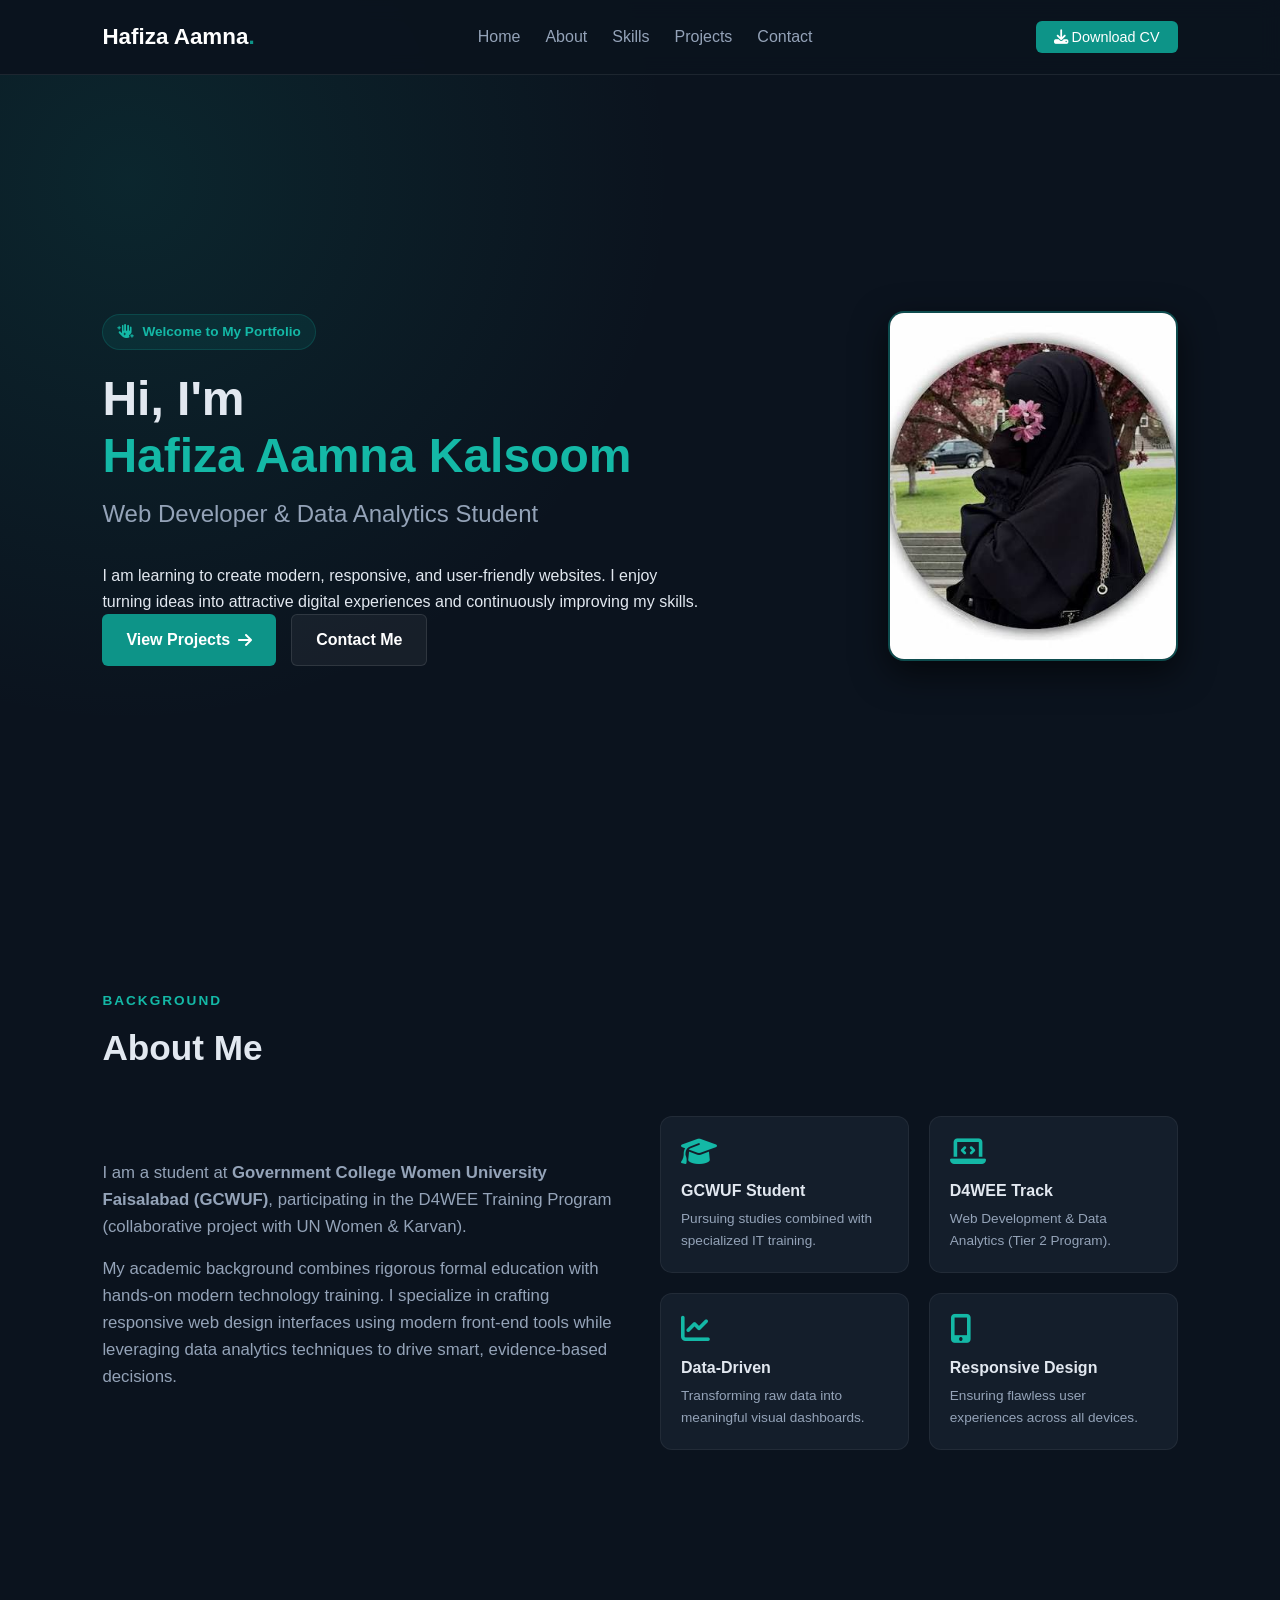
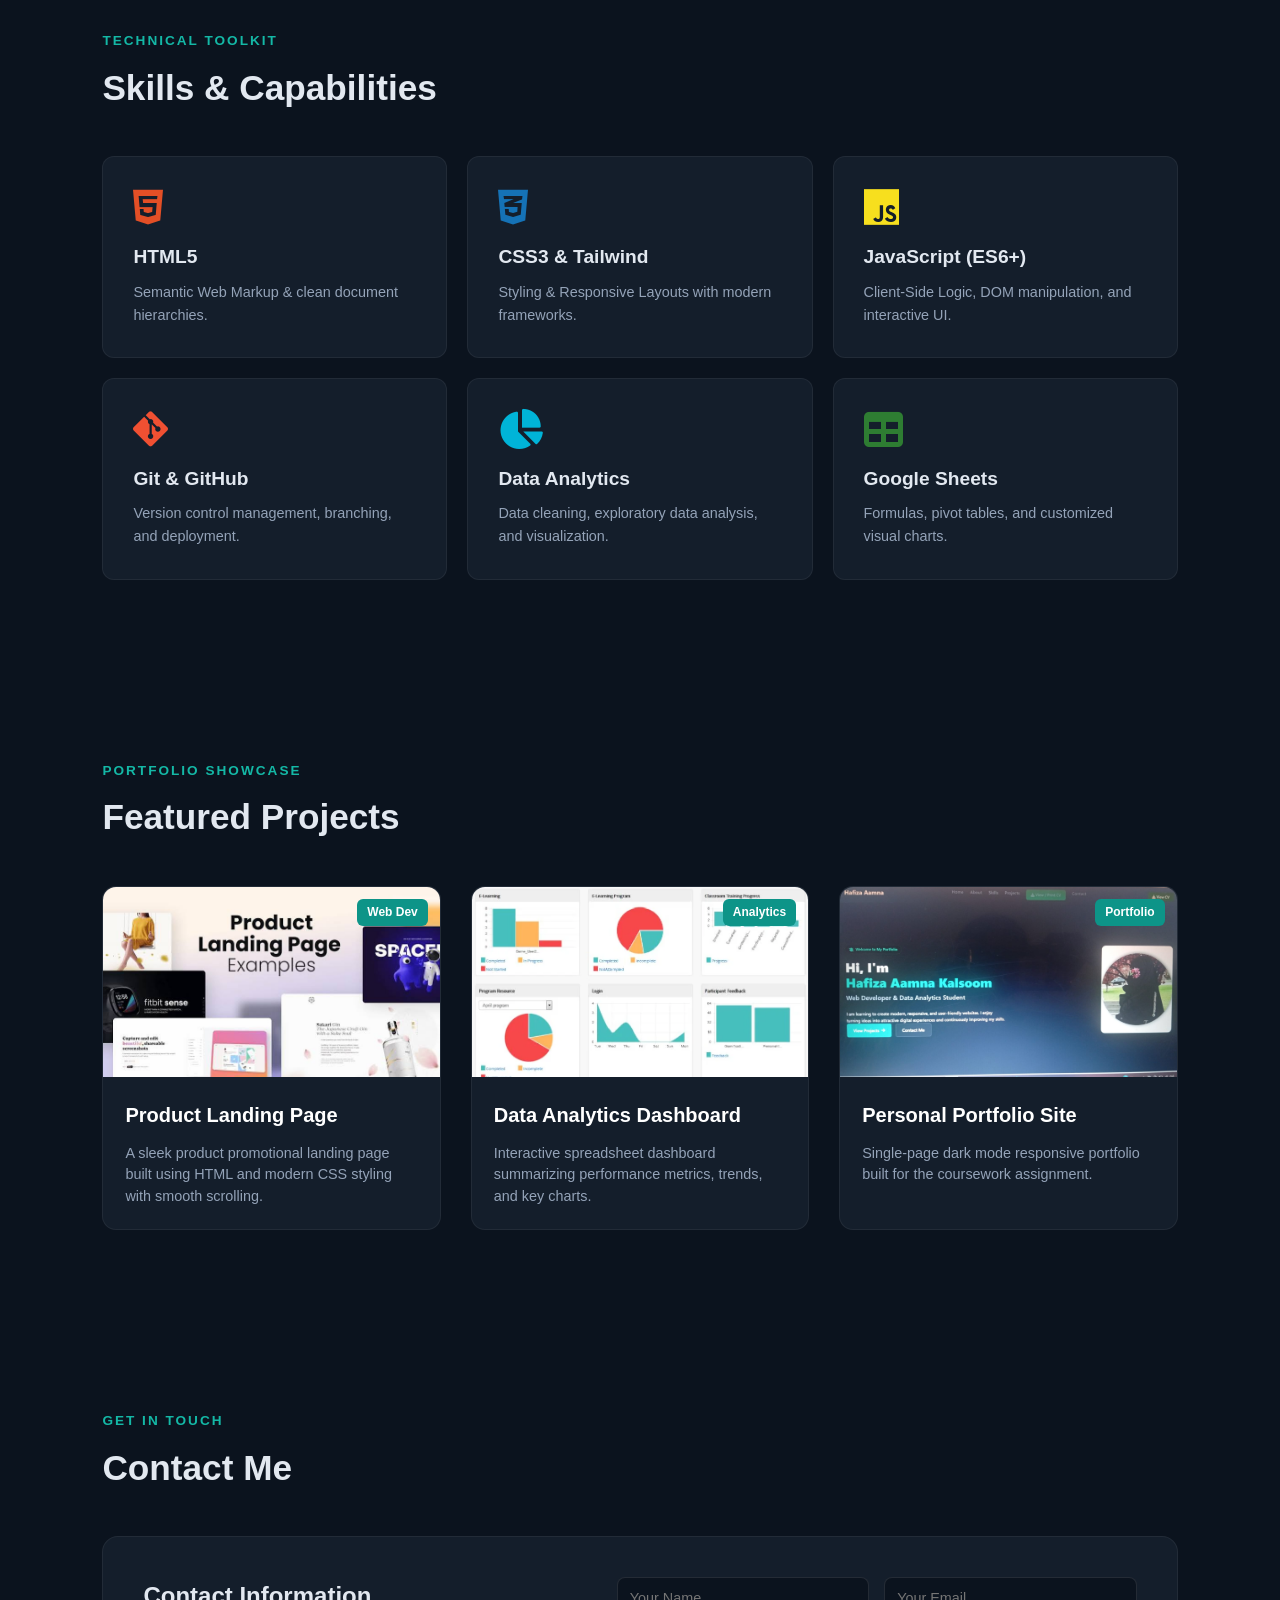
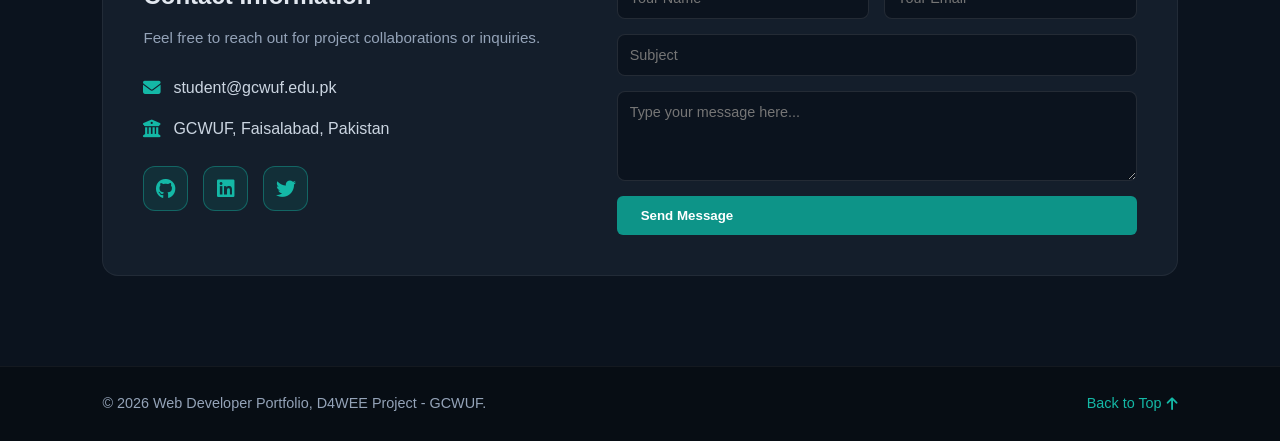
==== index.html @ 76cab1a5 "Fix files names for GitHub pages" ====
<!DOCTYPE html>
<html lang="en">
<head>
    <meta charset="UTF-8">
    <meta name="viewport" content="width=device-width, initial-scale=1.0">
    <title>Hafiza Aamna Kalsoom - Portfolio</title>
    <!-- Font Awesome Icons -->
    <link rel="stylesheet" href="https://cdnjs.cloudflare.com/ajax/libs/font-awesome/6.4.0/css/all.min.css">
    <!-- CSS Link -->
    <link rel="stylesheet" href="style6.css">
</head>
<body>

    <!-- 1. NAVIGATION BAR -->
    <header class="navbar">
        <div class="logo">
            <a href="#">Hafiza Aamna<span>.</span></a>
        </div>
        <nav class="nav-links" id="navLinks">
            <a href="#home">Home</a>
            <a href="#about">About</a>
            <a href="#skills">Skills</a>
            <a href="#projects">Projects</a>
            <a href="#contact">Contact</a>
        </nav>
        <div class="nav-btn">
          <a href="#" onclick="window.print()" class="btn-cv"><i class="fa-solid fa-download"></i> Download CV</a> 
        </div>
        <div class="hamburger" id="hamburger">
            <i class="fa-solid fa-bars"></i>
        </div>
    </header>

    <!-- 2. HERO SECTION -->
    <section id="home" class="hero">
        <div class="hero-content">
            <div class="welcome-badge">
                <i class="fa-solid fa-hand-sparkles"></i> Welcome to My Portfolio
            </div>
            <h1>Hi, I'm <br><span class="highlight-name">Hafiza Aamna Kalsoom</span></h1>
            <h2>Web Developer & Data Analytics Student</h2>
            <p></p>I am learning to create modern, responsive, and
                    user-friendly websites. I enjoy turning ideas into
                    attractive digital experiences and continuously
                    improving my skills.
            <div class="hero-btns">
                <a href="#projects" class="btn primary-btn">View Projects <i class="fa-solid fa-arrow-right"></i></a>
                <a href="#contact" class="btn secondary-btn">Contact Me</a>
            </div>
        </div>
        <div class="hero-img">
            <div class="profile-card-glow">
                <!-- Replace 'your-image.jpg' with your actual profile picture file name -->
                <img src="jpg.image.jpg" alt="Hafiza Aamna Kalsoom">
                <div class="profile-tag">
                    <i class="fa-solid fa-code"></i> Developer Profile
                    <span>GCWUF Student</span>
                </div>
            </div>
        </div>
    </section>

    <!-- 3. ABOUT ME SECTION -->
    <section id="about" class="about">
        <h5 class="sub-heading">BACKGROUND</h5>
        <h2 class="section-title">About Me</h2>
        <div class="about-container">
            <div class="about-text-box">
                <p>I am a student at <strong>Government College Women University Faisalabad (GCWUF)</strong>, participating in the D4WEE Training Program (collaborative project with UN Women & Karvan).</p>
                <p>My academic background combines rigorous formal education with hands-on modern technology training. I specialize in crafting responsive web design interfaces using modern front-end tools while leveraging data analytics techniques to drive smart, evidence-based decisions.</p>
            </div>
            <div class="about-features-grid">
                <div class="feature-box">
                    <i class="fa-solid fa-graduation-cap"></i>
                    <h3>GCWUF Student</h3>
                    <p>Pursuing studies combined with specialized IT training.</p>
                </div>
                <div class="feature-box">
                    <i class="fa-solid fa-laptop-code"></i>
                    <h3>D4WEE Track</h3>
                    <p>Web Development & Data Analytics (Tier 2 Program).</p>
                </div>
                <div class="feature-box">
                    <i class="fa-solid fa-chart-line"></i>
                    <h3>Data-Driven</h3>
                    <p>Transforming raw data into meaningful visual dashboards.</p>
                </div>
                <div class="feature-box">
                    <i class="fa-solid fa-mobile-screen-button"></i>
                    <h3>Responsive Design</h3>
                    <p>Ensuring flawless user experiences across all devices.</p>
                </div>
            </div>
        </div>
    </section>

    <!-- 4. SKILLS SECTION -->
    <section id="skills" class="skills">
        <h5 class="sub-heading">TECHNICAL TOOLKIT</h5>
        <h2 class="section-title">Skills & Capabilities</h2>
        <div class="skills-grid">
            <div class="skill-card">
                <i class="fa-brands fa-html5" style="color: #e34f26;"></i>
                <h3>HTML5</h3>
                <p>Semantic Web Markup & clean document hierarchies.</p>
            </div>
            <div class="skill-card">
                <i class="fa-brands fa-css3-alt" style="color: #1572b6;"></i>
                <h3>CSS3 & Tailwind</h3>
                <p>Styling & Responsive Layouts with modern frameworks.</p>
            </div>
            <div class="skill-card">
                <i class="fa-brands fa-js" style="color: #f7df1e;"></i>
                <h3>JavaScript (ES6+)</h3>
                <p>Client-Side Logic, DOM manipulation, and interactive UI.</p>
            </div>
            <div class="skill-card">
                <i class="fa-brands fa-git-alt" style="color: #f05032;"></i>
                <h3>Git & GitHub</h3>
                <p>Version control management, branching, and deployment.</p>
            </div>
            <div class="skill-card">
                <i class="fa-solid fa-chart-pie" style="color: #00b4d8;"></i>
                <h3>Data Analytics</h3>
                <p>Data cleaning, exploratory data analysis, and visualization.</p>
            </div>
            <div class="skill-card">
                <i class="fa-solid fa-table" style="color: #2e7d32;"></i>
                <h3>Google Sheets</h3>
                <p>Formulas, pivot tables, and customized visual charts.</p>
            </div>
        </div>
    </section>

    <!-- 5. PROJECTS SHOWCASE -->
    <section id="projects" class="projects">
        <h5 class="sub-heading">PORTFOLIO SHOWCASE</h5>
        <h2 class="section-title">Featured Projects</h2>
        <div class="projects-grid">
            
            <!-- Project 1 -->
            <div class="project-card">
                <div class="project-img-container">
                    <img src="p1.jpg" alt="Product Landing Page">
                    <span class="project-tag-badge">Web Dev</span>
                </div>
                <div class="project-info">
                    <h3>Product Landing Page</h3>
                    <p>A sleek product promotional landing page built using HTML and modern CSS styling with smooth scrolling.</p>
                </div>
            </div>

            <!-- Project 2 -->
            <div class="project-card">
                <div class="project-img-container">
                    <img src="p2.jpg" alt="Data Analytics Dashboard">
                    <span class="project-tag-badge">Analytics</span>
                </div>
                <div class="project-info">
                    <h3>Data Analytics Dashboard</h3>
                    <p>Interactive spreadsheet dashboard summarizing performance metrics, trends, and key charts.</p>
                </div>
            </div>

            <!-- Project 3 -->
            <div class="project-card">
                <div class="project-img-container">
                    <img src="p3.jpg.jpeg" alt="Personal Portfolio Site">
                    <span class="project-tag-badge">Portfolio</span>
                </div>
                <div class="project-info">
                    <h3>Personal Portfolio Site</h3>
                    <p>Single-page dark mode responsive portfolio built for the coursework assignment.</p>
                </div>
            </div>

        </div>
    </section>
    
    <!-- 7. CONTACT & FOOTER SECTION -->
    <section id="contact" class="contact">
        <h5 class="sub-heading">GET IN TOUCH</h5>
        <h2 class="section-title">Contact Me</h2>
        <div class="contact-container">
            <div class="contact-info">
                <h3>Contact Information</h3>
                <p>Feel free to reach out for project collaborations or inquiries.</p>
                <div class="info-item">
                    <i class="fa-solid fa-envelope"></i>
                    <span>student@gcwuf.edu.pk</span>
                </div>
                <div class="info-item">
                    <i class="fa-solid fa-university"></i>
                    <span>GCWUF, Faisalabad, Pakistan</span>
                </div>
                <div class="social-links">
    <a href="https://github.com" target="_blank"><i class="fa-brands fa-github"></i></a>
    <a href="https://linkedin.com" target="_blank"><i class="fa-brands fa-linkedin"></i></a>
    <a href="https://twitter.com" target="_blank"><i class="fa-brands fa-twitter"></i></a>
</div>
            </div>
            <form class="contact-form">
                <div class="form-group">
                    <input type="text" placeholder="Your Name" required>
                    <input type="email" placeholder="Your Email" required>
                </div>
                <input type="text" placeholder="Subject" required>
                <textarea rows="4" placeholder="Type your message here..." required></textarea>
                <button type="submit" class="btn primary-btn">Send Message</button>
            </form>
        </div>
    </section>

    <!-- FOOTER -->
    <footer>
        <p>&copy; 2026 Web Developer Portfolio, D4WEE Project - GCWUF.</p>
        <a href="#home" class="back-to-top">Back to Top <i class="fa-solid fa-arrow-up"></i></a>
    </footer>

    <!-- JavaScript File Link -->
    <script src="script6.js"></script>
</body>
</html>
---- style6.css ----
/* ---------------------------------------------------
   Modern Authentic Portfolio Theme - Teal & Slate
--------------------------------------------------- */

* {
    margin: 0;
    padding: 0;
    box-sizing: border-box;
    font-family: 'Segoe UI', Tahoma, Geneva, Verdana, sans-serif;
    scroll-behavior: smooth;
}

body {
    background-color: #0b131e; /* Deep Slate Background */
    color: #e2e8f0;
    line-height: 1.6;
}

/* Navbar */
.navbar {
    display: flex;
    justify-content: space-between;
    align-items: center;
    padding: 1.2rem 8%;
    background-color: rgba(11, 19, 30, 0.95);
    backdrop-filter: blur(10px);
    position: fixed;
    width: 100%;
    top: 0;
    z-index: 1000;
    border-bottom: 1px solid rgba(255, 255, 255, 0.08);
}

.logo a {
    font-size: 1.4rem;
    font-weight: bold;
    color: #ffffff;
    text-decoration: none;
}

.logo span {
    color: #0d9488; /* Premium Teal Accent */
}

.nav-links {
    display: flex;
    list-style: none;
    gap: 25px;
}

.nav-links a {
    text-decoration: none;
    color: #94a3b8;
    font-weight: 500;
    transition: 0.3s;
}

.nav-links a:hover {
    color: #14b8a6;
}

.btn-cv {
    background: #0d9488;
    color: #fff;
    padding: 8px 18px;
    border-radius: 6px;
    text-decoration: none;
    font-size: 0.9rem;
    font-weight: 500;
    transition: 0.3s;
}

.btn-cv:hover {
    background: #0f766e;
}

.hamburger {
    display: none;
    font-size: 1.5rem;
    cursor: pointer;
    color: #fff;
}

/* Hero Section */
.hero {
    min-height: 100vh;
    display: flex;
    align-items: center;
    justify-content: space-between;
    padding: 0 8%;
    padding-top: 80px;
    background: radial-gradient(circle at 10% 20%, rgba(13, 148, 136, 0.15) 0%, transparent 40%);
}

.hero-content {
    max-width: 600px;
}

.welcome-badge {
    display: inline-flex;
    align-items: center;
    gap: 8px;
    background: rgba(13, 148, 136, 0.12);
    color: #14b8a6;
    padding: 6px 14px;
    border-radius: 20px;
    font-size: 0.85rem;
    font-weight: 600;
    margin-bottom: 20px;
    border: 1px solid rgba(13, 148, 136, 0.25);
}

.hero-content h1 {
    font-size: 3rem;
    font-weight: 800;
    line-height: 1.2;
    margin-bottom: 10px;
}

.highlight-name {
    color: #14b8a6;
}

.hero-content h2 {
    font-size: 1.5rem;
    color: #94a3b8;
    margin-bottom: 15px;
    font-weight: 500;
}

.hero-content p {
    color: #94a3b8;
    margin-bottom: 30px;
    font-size: 1.05rem;
}

.hero-btns {
    display: flex;
    gap: 15px;
}

.btn {
    padding: 12px 24px;
    border-radius: 6px;
    text-decoration: none;
    font-weight: 600;
    transition: 0.3s;
    display: inline-flex;
    align-items: center;
    gap: 8px;
    cursor: pointer;
    border: none;
}

.primary-btn {
    background: #0d9488;
    color: #fff;
}

.primary-btn:hover {
    background: #0f766e;
}

.secondary-btn {
    background: rgba(255, 255, 255, 0.05);
    color: #fff;
    border: 1px solid rgba(255, 255, 255, 0.1);
}

.secondary-btn:hover {
    background: rgba(255, 255, 255, 0.1);
}

/* Profile Image */
.profile-card-glow {
    background: transparent;
    padding: 0;
    border: none;
    box-shadow: none;
    text-align: center;
}

.profile-card-glow img {
    width: 290px;
    height: 350px;
    border-radius: 16px;
    object-fit: cover;
    box-shadow: 0 12px 35px rgba(0, 0, 0, 0.6);
    border: 2px solid rgba(20, 184, 166, 0.35);
}

.profile-tag {
    display: none !important;
}

/* General Sections */
section {
    padding: 90px 8%;
}

.sub-heading {
    color: #14b8a6;
    font-size: 0.85rem;
    letter-spacing: 2px;
    margin-bottom: 8px;
    font-weight: 700;
}

.section-title {
    font-size: 2.2rem;
    margin-bottom: 40px;
    font-weight: 700;
}

/* About Section */
.about-container {
    display: grid;
    grid-template-columns: 1fr 1fr;
    gap: 40px;
    align-items: center;
}

.about-text-box p {
    color: #94a3b8;
    margin-bottom: 15px;
    font-size: 1.05rem;
}

.about-features-grid {
    display: grid;
    grid-template-columns: 1fr 1fr;
    gap: 20px;
}

.feature-box {
    background: #141e2b;
    padding: 20px;
    border-radius: 12px;
    border: 1px solid rgba(255, 255, 255, 0.06);
}

.feature-box i {
    font-size: 1.8rem;
    color: #14b8a6;
    margin-bottom: 12px;
}

.feature-box h3 {
    font-size: 1rem;
    margin-bottom: 5px;
}

.feature-box p {
    font-size: 0.85rem;
    color: #94a3b8;
}

/* Skills Section */
.skills-grid {
    display: grid;
    grid-template-columns: repeat(auto-fit, minmax(280px, 1fr));
    gap: 20px;
}

.skill-card {
    background: #141e2b;
    padding: 30px;
    border-radius: 12px;
    border: 1px solid rgba(255, 255, 255, 0.06);
    transition: 0.3s;
}

.skill-card:hover {
    transform: translateY(-5px);
    border-color: rgba(20, 184, 166, 0.4);
}

.skill-card i {
    font-size: 2.5rem;
    margin-bottom: 15px;
}

.skill-card h3 {
    margin-bottom: 8px;
    font-size: 1.2rem;
}

.skill-card p {
    color: #94a3b8;
    font-size: 0.9rem;
}

/* Projects Showcase */
.projects-grid {
    display: grid;
    grid-template-columns: repeat(auto-fit, minmax(320px, 1fr));
    gap: 30px;
}

.project-card {
    background: #141e2b;
    border-radius: 14px;
    overflow: hidden;
    border: 1px solid rgba(255, 255, 255, 0.06);
    display: flex;
    flex-direction: column;
    transition: 0.3s ease;
}

.project-card:hover {
    transform: translateY(-6px);
    border-color: rgba(20, 184, 166, 0.4);
}

.project-img-container {
    width: 100%;
    height: 190px;
    position: relative;
    background: #1e293b;
}

.project-img-container img {
    width: 100%;
    height: 100%;
    object-fit: cover;
}

.project-tag-badge {
    position: absolute;
    top: 12px;
    right: 12px;
    background: #0d9488;
    color: #fff;
    padding: 4px 10px;
    font-size: 0.75rem;
    border-radius: 6px;
    font-weight: 600;
}

.project-info {
    padding: 22px;
    display: flex;
    flex-direction: column;
    gap: 12px;
}

.project-info h3 {
    font-size: 1.25rem;
    color: #ffffff;
}

.project-info p {
    color: #94a3b8;
    font-size: 0.9rem;
    line-height: 1.5;
}

.project-tags-list {
    display: flex;
    gap: 8px;
    flex-wrap: wrap;
}

.project-tags-list span {
    background: rgba(255, 255, 255, 0.05);
    color: #cbd5e1;
    padding: 3px 8px;
    font-size: 0.75rem;
    border-radius: 4px;
}

.project-links {
    display: flex;
    gap: 10px;
    margin-top: 5px;
}

.btn-sm {
    background: #0d9488;
    color: #fff;
    padding: 7px 14px;
    border-radius: 6px;
    text-decoration: none;
    font-size: 0.8rem;
    font-weight: 500;
    display: inline-flex;
    align-items: center;
    gap: 6px;
}

.btn-sm.outline {
    background: transparent;
    border: 1px solid rgba(255, 255, 255, 0.12);
    color: #fff;
}

.btn-sm:hover {
    opacity: 0.9;
}

/* Contact Section & Social Links */
.contact-container {
    display: grid;
    grid-template-columns: 1fr 1.2fr;
    gap: 40px;
    background: #141e2b;
    padding: 40px;
    border-radius: 16px;
    border: 1px solid rgba(255, 255, 255, 0.06);
}

.contact-info h3 {
    font-size: 1.5rem;
    margin-bottom: 10px;
}

.contact-info p {
    color: #94a3b8;
    margin-bottom: 25px;
    font-size: 0.95rem;
}

.info-item {
    display: flex;
    align-items: center;
    gap: 12px;
    margin-bottom: 15px;
    color: #cbd5e1;
}

.info-item i {
    color: #14b8a6;
    font-size: 1.1rem;
}

.social-links {
    display: flex;
    gap: 15px;
    margin-top: 25px;
}

.social-links a {
    width: 45px;
    height: 45px;
    background: rgba(13, 148, 136, 0.15);
    border: 1px solid rgba(20, 184, 166, 0.4);
    display: flex;
    align-items: center;
    justify-content: center;
    border-radius: 12px;
    color: #14b8a6;
    font-size: 1.25rem;
    text-decoration: none;
    transition: 0.3s ease;
}

.social-links a:hover {
    background: #0d9488;
    color: #ffffff;
    transform: translateY(-4px);
    box-shadow: 0 8px 20px rgba(13, 148, 136, 0.4);
}

.contact-form {
    display: flex;
    flex-direction: column;
    gap: 15px;
}

.form-group {
    display: grid;
    grid-template-columns: 1fr 1fr;
    gap: 15px;
}

.contact-form input,
.contact-form textarea {
    background: #0b131e;
    border: 1px solid rgba(255, 255, 255, 0.1);
    padding: 12px;
    border-radius: 8px;
    color: #fff;
    font-size: 0.9rem;
}

.contact-form input:focus,
.contact-form textarea:focus {
    border-color: #14b8a6;
    outline: none;
}

/* Footer */
footer {
    background: #070d14;
    padding: 25px 8%;
    display: flex;
    justify-content: space-between;
    align-items: center;
    border-top: 1px solid rgba(255, 255, 255, 0.05);
    color: #94a3b8;
    font-size: 0.9rem;
}

.back-to-top {
    color: #14b8a6;
    text-decoration: none;
    display: flex;
    align-items: center;
    gap: 5px;
    font-weight: 500;
}

/* Responsive Rules */
@media (max-width: 968px) {
    .about-container,
    .contact-container {
        grid-template-columns: 1fr;
    }
    .hero {
        flex-direction: column-reverse;
        text-align: center;
        padding-top: 120px;
        gap: 40px;
    }
    .hero-btns {
        justify-content: center;
    }
    .welcome-badge {
        margin: 0 auto 20px auto;
    }
    .nav-links {
        display: none;
        flex-direction: column;
        position: absolute;
        top: 70px;
        left: 0;
        width: 100%;
        background: #0b131e;
        padding: 20px;
        text-align: center;
        border-bottom: 1px solid rgba(255, 255, 255, 0.1);
    }
    .nav-links.active {
        display: flex;
    }
    .hamburger {
        display: block;
    }
}
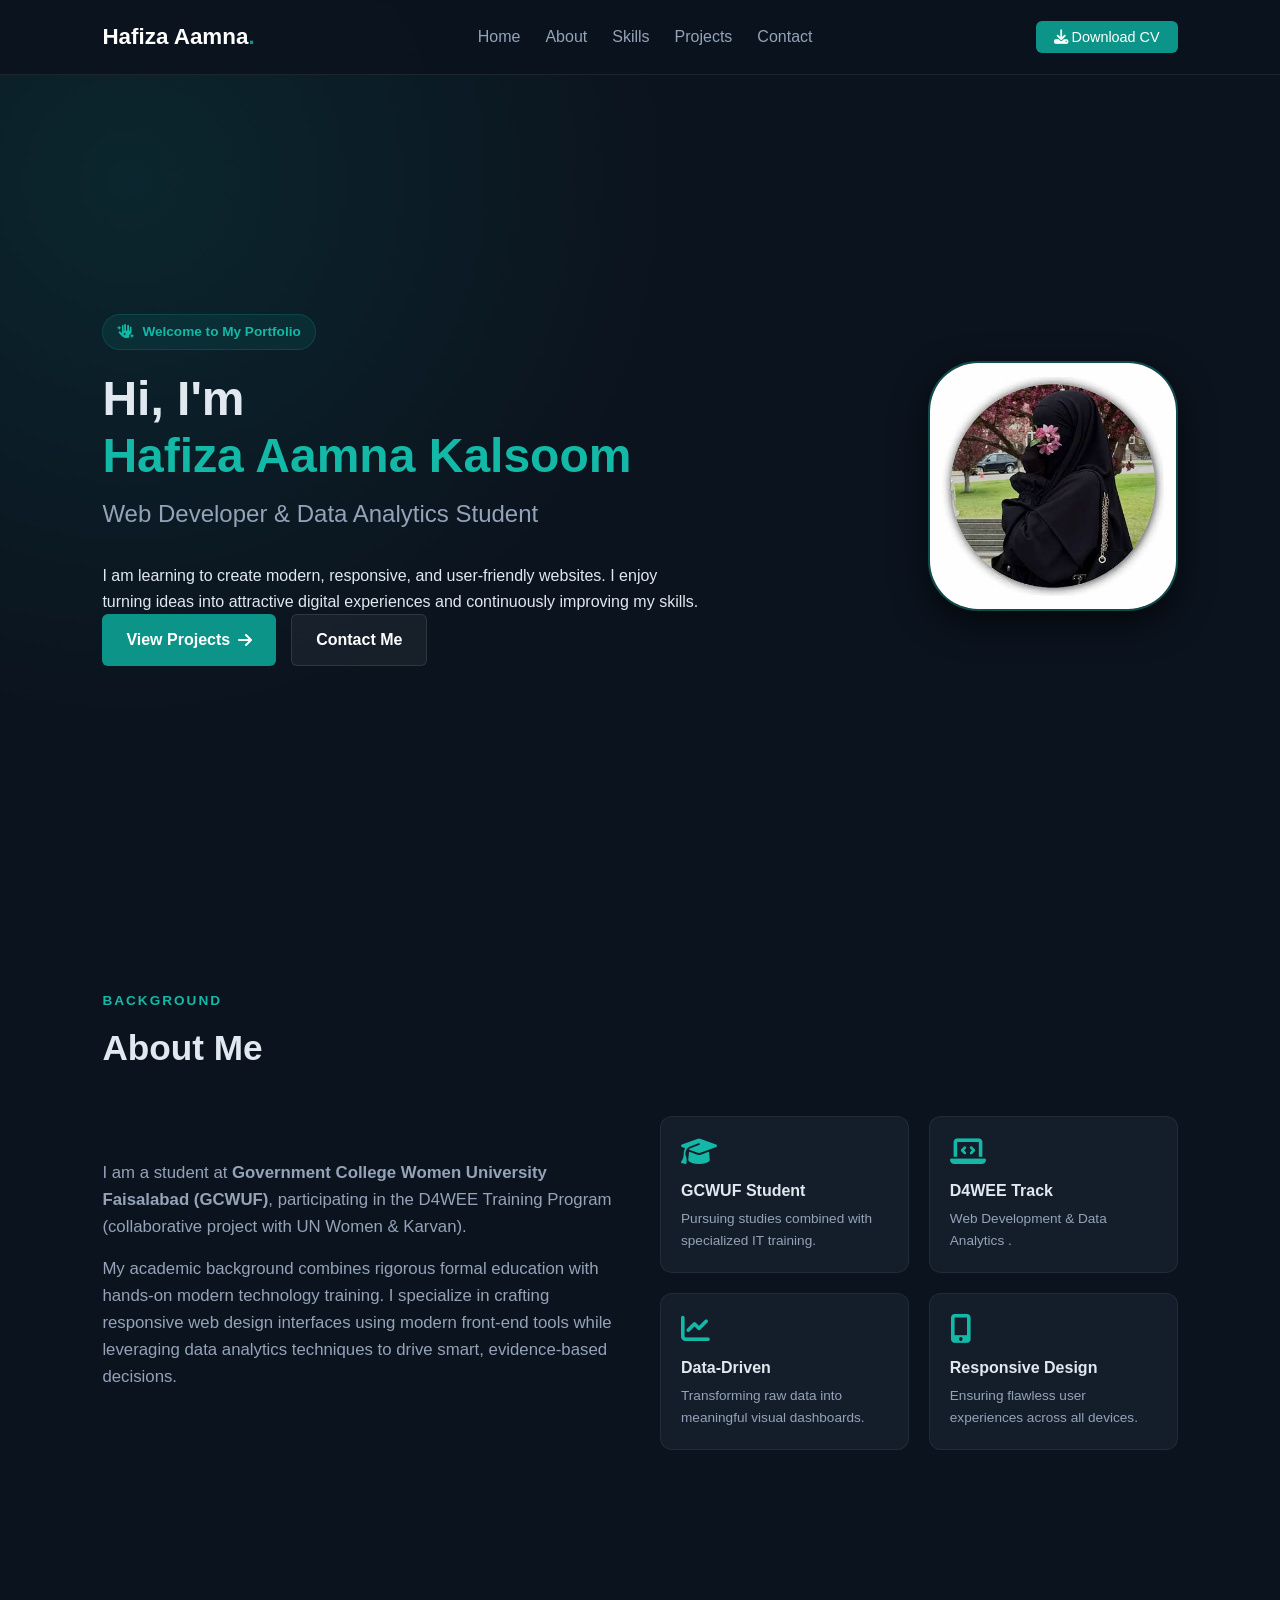
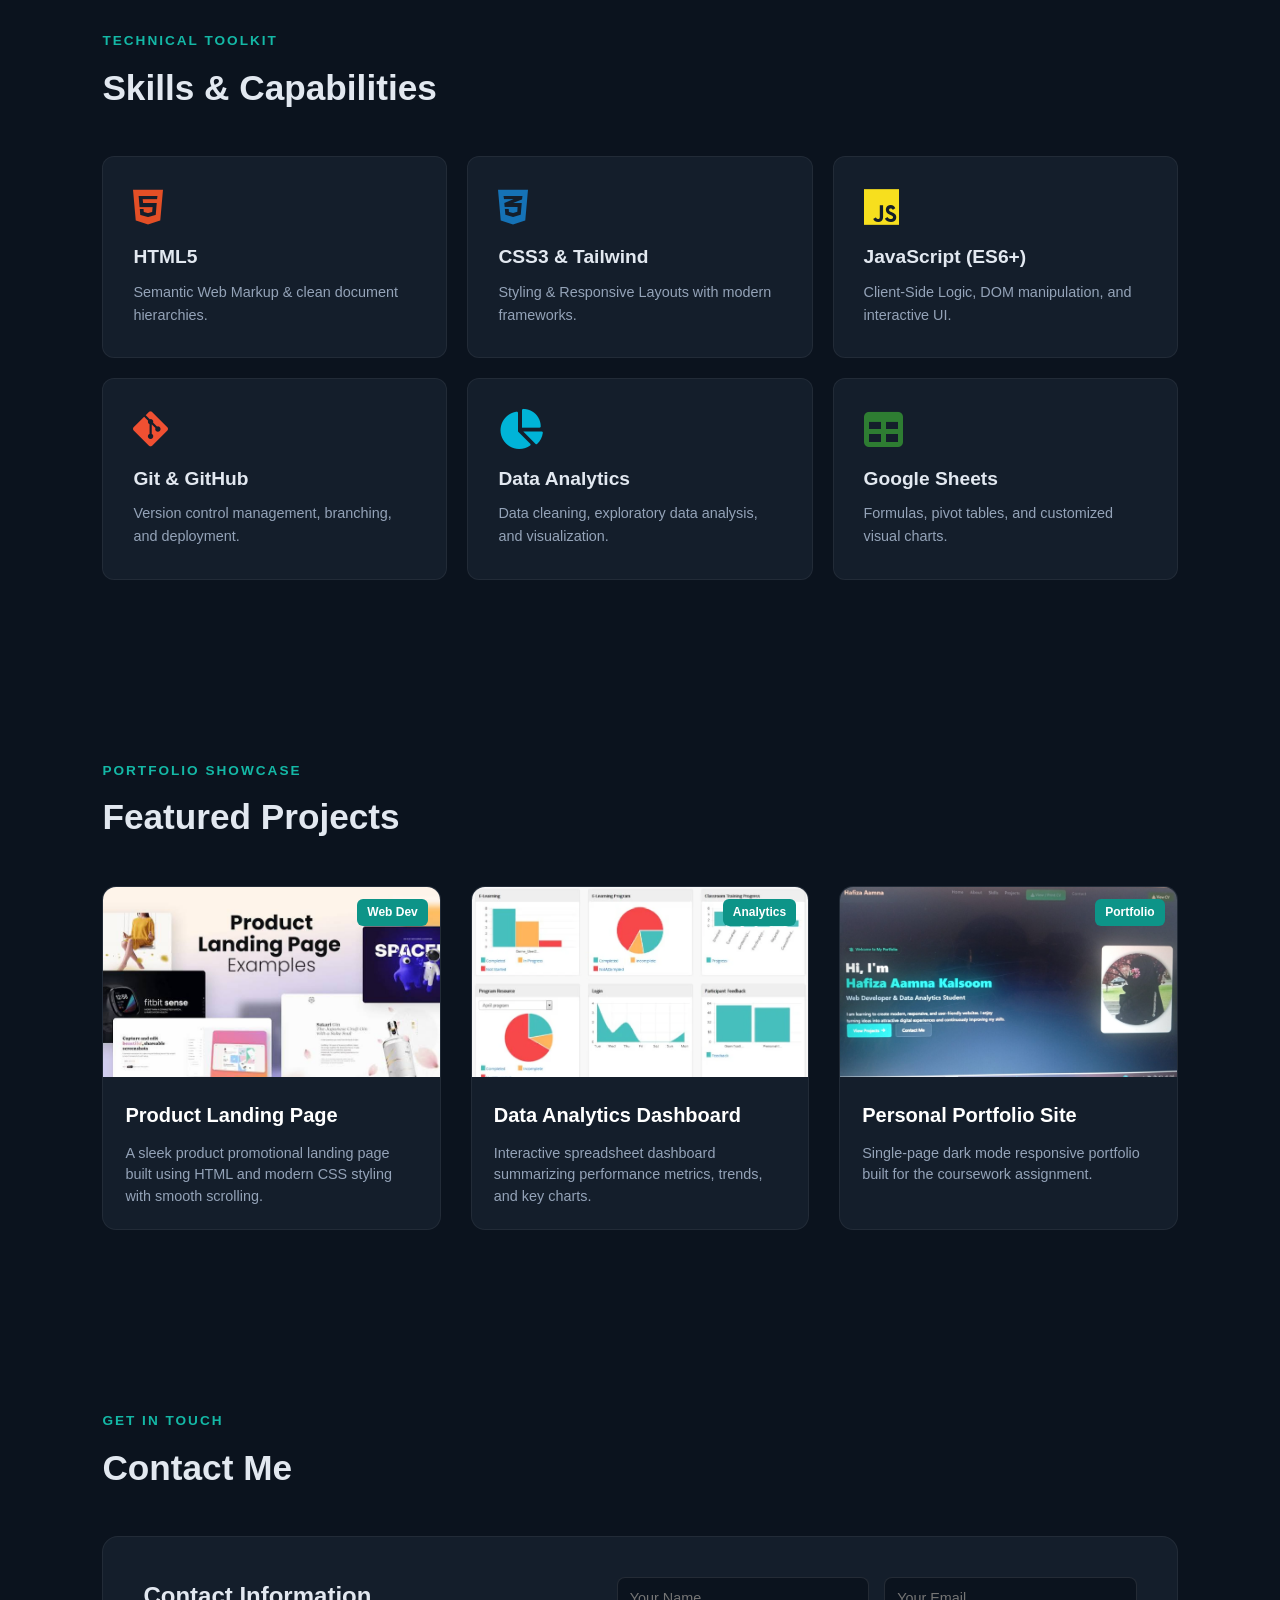
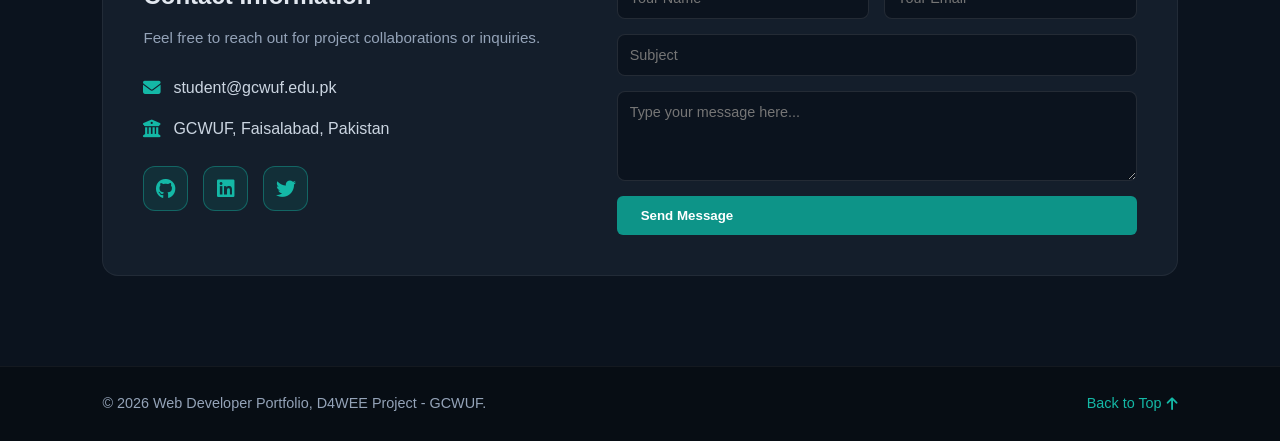
==== commit 1f3ad7b3: "Update download alert to professional English text" ====
--- a/index.html
+++ b/index.html
@@ -7,7 +7,7 @@
     <!-- Font Awesome Icons -->
     <link rel="stylesheet" href="https://cdnjs.cloudflare.com/ajax/libs/font-awesome/6.4.0/css/all.min.css">
     <!-- CSS Link -->
-    <link rel="stylesheet" href="style6.css">
+    <link rel="stylesheet" href="style.css">
 </head>
 <body>
 
@@ -24,7 +24,9 @@
             <a href="#contact">Contact</a>
         </nav>
         <div class="nav-btn">
-          <a href="#" onclick="window.print()" class="btn-cv"><i class="fa-solid fa-download"></i> Download CV</a> 
+       <a href="#" onclick="alert('Thank you! Your CV is downloading successfully.');" class="btn-cv">
+    <i class="fa-solid fa-download"></i> Download CV
+</a>
         </div>
         <div class="hamburger" id="hamburger">
             <i class="fa-solid fa-bars"></i>
@@ -78,7 +80,7 @@
                 <div class="feature-box">
                     <i class="fa-solid fa-laptop-code"></i>
                     <h3>D4WEE Track</h3>
-                    <p>Web Development & Data Analytics (Tier 2 Program).</p>
+                    <p>Web Development & Data Analytics .</p>
                 </div>
                 <div class="feature-box">
                     <i class="fa-solid fa-chart-line"></i>
@@ -218,6 +220,6 @@
     </footer>
 
     <!-- JavaScript File Link -->
-    <script src="script6.js"></script>
+    <script src="script.js"></script>
 </body>
 </html>
--- a/style.css
+++ b/style.css
@@ -0,0 +1,615 @@
+/* ---------------------------------------------------
+   Modern Authentic Portfolio Theme - Teal & Slate
+--------------------------------------------------- */
+
+* {
+    margin: 0;
+    padding: 0;
+    box-sizing: border-box;
+    font-family: 'Segoe UI', Tahoma, Geneva, Verdana, sans-serif;
+    scroll-behavior: smooth;
+}
+
+body {
+    background-color: #0b131e; /* Deep Slate Background */
+    color: #e2e8f0;
+    line-height: 1.6;
+}
+
+/* Navbar */
+.navbar {
+    display: flex;
+    justify-content: space-between;
+    align-items: center;
+    padding: 1.2rem 8%;
+    background-color: rgba(11, 19, 30, 0.95);
+    backdrop-filter: blur(10px);
+    position: fixed;
+    width: 100%;
+    top: 0;
+    z-index: 1000;
+    border-bottom: 1px solid rgba(255, 255, 255, 0.08);
+}
+
+.logo a {
+    font-size: 1.4rem;
+    font-weight: bold;
+    color: #ffffff;
+    text-decoration: none;
+}
+
+.logo span {
+    color: #0d9488; /* Premium Teal Accent */
+}
+
+.nav-links {
+    display: flex;
+    list-style: none;
+    gap: 25px;
+}
+
+.nav-links a {
+    text-decoration: none;
+    color: #94a3b8;
+    font-weight: 500;
+    transition: 0.3s;
+}
+
+.nav-links a:hover {
+    color: #14b8a6;
+}
+
+.btn-cv {
+    background: #0d9488;
+    color: #fff;
+    padding: 8px 18px;
+    border-radius: 6px;
+    text-decoration: none;
+    font-size: 0.9rem;
+    font-weight: 500;
+    transition: 0.3s;
+}
+
+.btn-cv:hover {
+    background: #0f766e;
+}
+
+.hamburger {
+    display: none;
+    font-size: 1.5rem;
+    cursor: pointer;
+    color: #fff;
+}
+
+/* Hero Section */
+.hero {
+    min-height: 100vh;
+    display: flex;
+    align-items: center;
+    justify-content: space-between;
+    padding: 0 8%;
+    padding-top: 80px;
+    background: radial-gradient(circle at 10% 20%, rgba(13, 148, 136, 0.15) 0%, transparent 40%);
+}
+
+.hero-content {
+    max-width: 600px;
+}
+
+.welcome-badge {
+    display: inline-flex;
+    align-items: center;
+    gap: 8px;
+    background: rgba(13, 148, 136, 0.12);
+    color: #14b8a6;
+    padding: 6px 14px;
+    border-radius: 20px;
+    font-size: 0.85rem;
+    font-weight: 600;
+    margin-bottom: 20px;
+    border: 1px solid rgba(13, 148, 136, 0.25);
+}
+
+.hero-content h1 {
+    font-size: 3rem;
+    font-weight: 800;
+    line-height: 1.2;
+    margin-bottom: 10px;
+}
+
+.highlight-name {
+    color: #14b8a6;
+}
+
+.hero-content h2 {
+    font-size: 1.5rem;
+    color: #94a3b8;
+    margin-bottom: 15px;
+    font-weight: 500;
+}
+
+.hero-content p {
+    color: #94a3b8;
+    margin-bottom: 30px;
+    font-size: 1.05rem;
+}
+
+.hero-btns {
+    display: flex;
+    gap: 15px;
+}
+
+.btn {
+    padding: 12px 24px;
+    border-radius: 6px;
+    text-decoration: none;
+    font-weight: 600;
+    transition: 0.3s;
+    display: inline-flex;
+    align-items: center;
+    gap: 8px;
+    cursor: pointer;
+    border: none;
+}
+
+.primary-btn {
+    background: #0d9488;
+    color: #fff;
+}
+
+.primary-btn:hover {
+    background: #0f766e;
+}
+
+.secondary-btn {
+    background: rgba(255, 255, 255, 0.05);
+    color: #fff;
+    border: 1px solid rgba(255, 255, 255, 0.1);
+}
+
+.secondary-btn:hover {
+    background: rgba(255, 255, 255, 0.1);
+}
+
+/* Profile Image */
+.profile-card-glow {
+    background: transparent;
+    padding: 0;
+    border: none;
+    box-shadow: none;
+    text-align: center;
+}
+
+.profile-card-glow img {
+    width: 250px;
+    height: 250px;
+    border-radius: 50px;
+    object-fit: cover;
+    box-shadow: 0 12px 35px rgba(0, 0, 0, 0.6);
+    border: 2px solid rgba(20, 184, 166, 0.35);
+}
+
+.profile-tag {
+    display: none !important;
+}
+
+/* General Sections */
+section {
+    padding: 90px 8%;
+}
+
+.sub-heading {
+    color: #14b8a6;
+    font-size: 0.85rem;
+    letter-spacing: 2px;
+    margin-bottom: 8px;
+    font-weight: 700;
+}
+
+.section-title {
+    font-size: 2.2rem;
+    margin-bottom: 40px;
+    font-weight: 700;
+}
+
+/* About Section */
+.about-container {
+    display: grid;
+    grid-template-columns: 1fr 1fr;
+    gap: 40px;
+    align-items: center;
+}
+
+.about-text-box p {
+    color: #94a3b8;
+    margin-bottom: 15px;
+    font-size: 1.05rem;
+}
+
+.about-features-grid {
+    display: grid;
+    grid-template-columns: 1fr 1fr;
+    gap: 20px;
+}
+
+.feature-box {
+    background: #141e2b;
+    padding: 20px;
+    border-radius: 12px;
+    border: 1px solid rgba(255, 255, 255, 0.06);
+}
+
+.feature-box i {
+    font-size: 1.8rem;
+    color: #14b8a6;
+    margin-bottom: 12px;
+}
+
+.feature-box h3 {
+    font-size: 1rem;
+    margin-bottom: 5px;
+}
+
+.feature-box p {
+    font-size: 0.85rem;
+    color: #94a3b8;
+}
+
+/* Skills Section */
+.skills-grid {
+    display: grid;
+    grid-template-columns: repeat(auto-fit, minmax(280px, 1fr));
+    gap: 20px;
+}
+
+.skill-card {
+    background: #141e2b;
+    padding: 30px;
+    border-radius: 12px;
+    border: 1px solid rgba(255, 255, 255, 0.06);
+    transition: 0.3s;
+}
+
+.skill-card:hover {
+    transform: translateY(-5px);
+    border-color: rgba(20, 184, 166, 0.4);
+}
+
+.skill-card i {
+    font-size: 2.5rem;
+    margin-bottom: 15px;
+}
+
+.skill-card h3 {
+    margin-bottom: 8px;
+    font-size: 1.2rem;
+}
+
+.skill-card p {
+    color: #94a3b8;
+    font-size: 0.9rem;
+}
+
+/* Projects Showcase */
+.projects-grid {
+    display: grid;
+    grid-template-columns: repeat(auto-fit, minmax(320px, 1fr));
+    gap: 30px;
+}
+
+.project-card {
+    background: #141e2b;
+    border-radius: 14px;
+    overflow: hidden;
+    border: 1px solid rgba(255, 255, 255, 0.06);
+    display: flex;
+    flex-direction: column;
+    transition: 0.3s ease;
+}
+
+.project-card:hover {
+    transform: translateY(-6px);
+    border-color: rgba(20, 184, 166, 0.4);
+}
+
+.project-img-container {
+    width: 100%;
+    height: 190px;
+    position: relative;
+    background: #1e293b;
+}
+
+.project-img-container img {
+    width: 100%;
+    height: 100%;
+    object-fit: cover;
+}
+
+.project-tag-badge {
+    position: absolute;
+    top: 12px;
+    right: 12px;
+    background: #0d9488;
+    color: #fff;
+    padding: 4px 10px;
+    font-size: 0.75rem;
+    border-radius: 6px;
+    font-weight: 600;
+}
+
+.project-info {
+    padding: 22px;
+    display: flex;
+    flex-direction: column;
+    gap: 12px;
+}
+
+.project-info h3 {
+    font-size: 1.25rem;
+    color: #ffffff;
+}
+
+.project-info p {
+    color: #94a3b8;
+    font-size: 0.9rem;
+    line-height: 1.5;
+}
+
+.project-tags-list {
+    display: flex;
+    gap: 8px;
+    flex-wrap: wrap;
+}
+
+.project-tags-list span {
+    background: rgba(255, 255, 255, 0.05);
+    color: #cbd5e1;
+    padding: 3px 8px;
+    font-size: 0.75rem;
+    border-radius: 4px;
+}
+
+.project-links {
+    display: flex;
+    gap: 10px;
+    margin-top: 5px;
+}
+
+.btn-sm {
+    background: #0d9488;
+    color: #fff;
+    padding: 7px 14px;
+    border-radius: 6px;
+    text-decoration: none;
+    font-size: 0.8rem;
+    font-weight: 500;
+    display: inline-flex;
+    align-items: center;
+    gap: 6px;
+}
+
+.btn-sm.outline {
+    background: transparent;
+    border: 1px solid rgba(255, 255, 255, 0.12);
+    color: #fff;
+}
+
+.btn-sm:hover {
+    opacity: 0.9;
+}
+
+/* Contact Section & Social Links */
+.contact-container {
+    display: grid;
+    grid-template-columns: 1fr 1.2fr;
+    gap: 40px;
+    background: #141e2b;
+    padding: 40px;
+    border-radius: 16px;
+    border: 1px solid rgba(255, 255, 255, 0.06);
+}
+
+.contact-info h3 {
+    font-size: 1.5rem;
+    margin-bottom: 10px;
+}
+
+.contact-info p {
+    color: #94a3b8;
+    margin-bottom: 25px;
+    font-size: 0.95rem;
+}
+
+.info-item {
+    display: flex;
+    align-items: center;
+    gap: 12px;
+    margin-bottom: 15px;
+    color: #cbd5e1;
+}
+
+.info-item i {
+    color: #14b8a6;
+    font-size: 1.1rem;
+}
+
+.social-links {
+    display: flex;
+    gap: 15px;
+    margin-top: 25px;
+}
+
+.social-links a {
+    width: 45px;
+    height: 45px;
+    background: rgba(13, 148, 136, 0.15);
+    border: 1px solid rgba(20, 184, 166, 0.4);
+    display: flex;
+    align-items: center;
+    justify-content: center;
+    border-radius: 12px;
+    color: #14b8a6;
+    font-size: 1.25rem;
+    text-decoration: none;
+    transition: 0.3s ease;
+}
+
+.social-links a:hover {
+    background: #0d9488;
+    color: #ffffff;
+    transform: translateY(-4px);
+    box-shadow: 0 8px 20px rgba(13, 148, 136, 0.4);
+}
+
+.contact-form {
+    display: flex;
+    flex-direction: column;
+    gap: 15px;
+}
+
+.form-group {
+    display: grid;
+    grid-template-columns: 1fr 1fr;
+    gap: 15px;
+}
+
+.contact-form input,
+.contact-form textarea {
+    background: #0b131e;
+    border: 1px solid rgba(255, 255, 255, 0.1);
+    padding: 12px;
+    border-radius: 8px;
+    color: #fff;
+    font-size: 0.9rem;
+}
+
+.contact-form input:focus,
+.contact-form textarea:focus {
+    border-color: #14b8a6;
+    outline: none;
+}
+
+/* Footer */
+footer {
+    background: #070d14;
+    padding: 25px 8%;
+    display: flex;
+    justify-content: space-between;
+    align-items: center;
+    border-top: 1px solid rgba(255, 255, 255, 0.05);
+    color: #94a3b8;
+    font-size: 0.9rem;
+}
+
+.back-to-top {
+    color: #14b8a6;
+    text-decoration: none;
+    display: flex;
+    align-items: center;
+    gap: 5px;
+    font-weight: 500;
+}
+
+/* Responsive Rules */
+@media (max-width: 968px) {
+    .about-container,
+    .contact-container {
+        grid-template-columns: 1fr;
+    }
+    .hero {
+        flex-direction: column-reverse;
+        text-align: center;
+        padding-top: 120px;
+        gap: 40px;
+    }
+    .hero-btns {
+        justify-content: center;
+    }
+    .welcome-badge {
+        margin: 0 auto 20px auto;
+    }
+    .nav-links {
+        display: none;
+        flex-direction: column;
+        position: absolute;
+        top: 70px;
+        left: 0;
+        width: 100%;
+        background: #0b131e;
+        padding: 20px;
+        text-align: center;
+        border-bottom: 1px solid rgba(255, 255, 255, 0.1);
+    }
+    .nav-links.active {
+        display: flex;
+    }
+    .hamburger {
+        display: block;
+    }
+}
+
+/* Mobile Responsive Contact Form Fix */
+@media (max-width: 768px) {
+    .contact-form, 
+    .contact-container {
+        width: 100% !important;
+        padding: 10px !important;
+    }
+
+    .contact-form input,
+    .contact-form textarea,
+    .contact-form button {
+        width: 100% !important;
+        box-sizing: border-box !important;
+    }
+}
+
+/* 1. Hero Image Perfect Circle Fix */
+.hero-image img, 
+.profile-pic img {
+    width: 250px !important;
+    height: 250px !important;
+    min-width: 250px !important;
+    min-height: 250px !important;
+    border-radius: 50% !important;
+    object-fit: cover !important;
+    display: block !important;
+}
+
+/* 2. Page Load Fade-In Animation */
+@keyframes fadeInUp {
+    from {
+        opacity: 0;
+        transform: translateY(30px);
+    }
+    to {
+        opacity: 1;
+        transform: translateY(0);
+    }
+}
+
+.skill-card, .project-card, .about-content {
+    animation: fadeInUp 1s ease forwards;
+    transition: transform 0.3s ease, box-shadow 0.3s ease !important;
+}
+
+/* 3. Hover Movement Effect */
+.skill-card:hover, .project-card:hover {
+    transform: translateY(-8px) !important;
+}
+
+/* 4. Mobile Responsive Contact Form Fix */
+@media (max-width: 768px) {
+    .contact-form, 
+    .contact-container {
+        width: 100% !important;
+        padding: 10px !important;
+    }
+
+    .contact-form input,
+    .contact-form textarea,
+    .contact-form button {
+        width: 100% !important;
+        box-sizing: border-box !important;
+    }
+}
